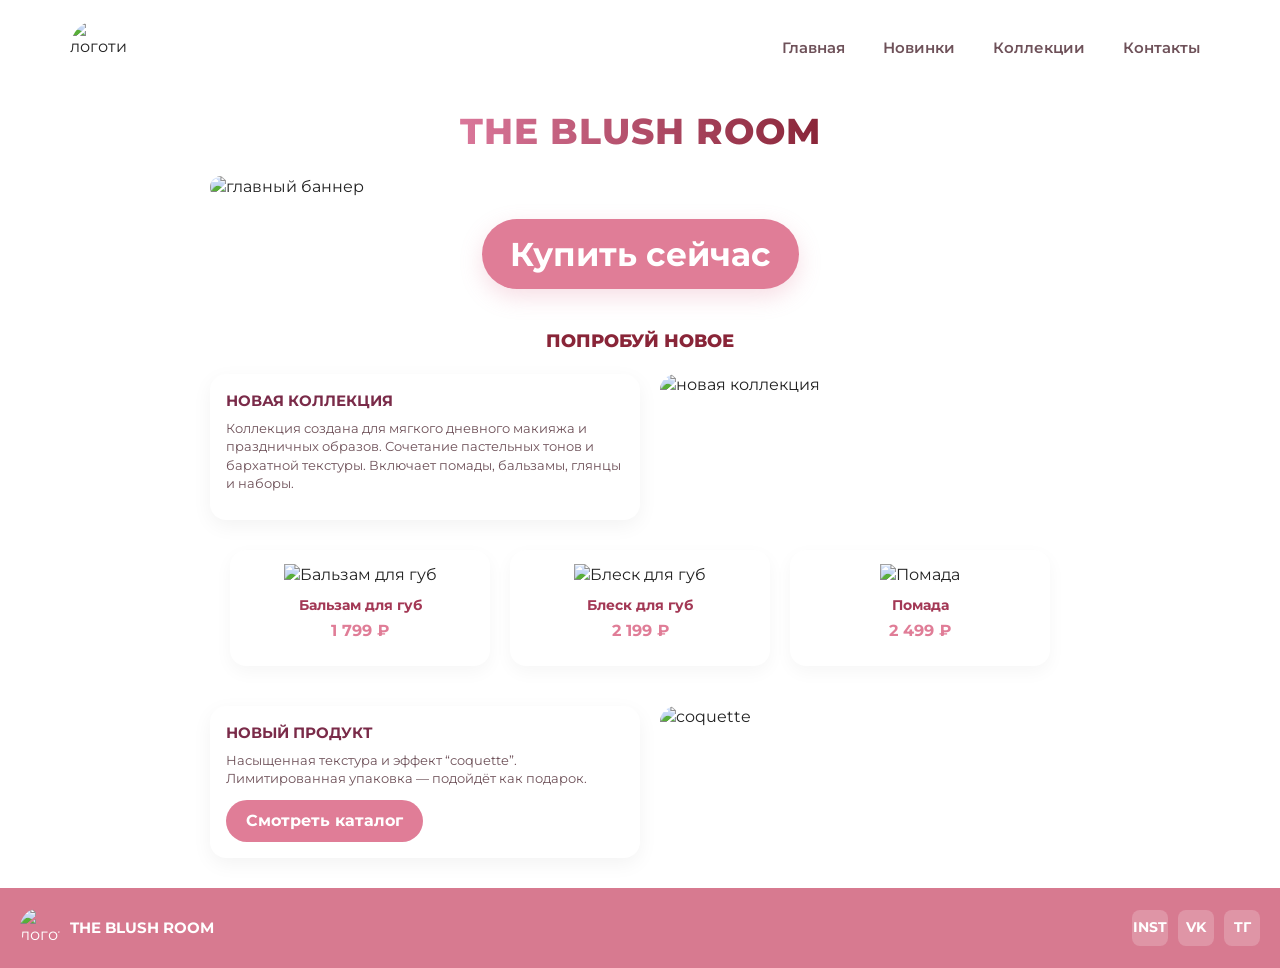
==== index.html @ b3e87f65 "Rename flex to index.html" ====
<!doctype html>
<html lang="ru">
<head>
<meta charset="utf-8" />
<meta name="viewport" content="width=device-width,initial-scale=1" />
<title>The Blush Room</title>
<link href="https://fonts.googleapis.com/css2?family=Montserrat:wght@400;600;700;800&display=swap" rel="stylesheet">

<style>
  :root{
    --bg:#fff7f9;
    --pink:#f4bccb;
    --accent:#e07d97;
    --deep:#892538;
    --text:#6e5159;
    --radius:16px;
  }

  *{box-sizing:border-box;margin:0;padding:0;}
  body{
    font-family:"Montserrat",sans-serif;
    background-image: url('fon.png');
    color:#222;
    line-height:1.4;
  }

  header{
    display:flex;
    justify-content:space-between;
    align-items:center;
    flex-wrap:wrap;
    padding:20px 30px;
    max-width:1200px;
    margin:0 auto;
  }
  .logo{
    display:flex;
    align-items:center;
    gap:10px;
  }
  .logo img{
    width:56px;
    height:56px;
    border-radius:50%;
  }
  .brand{
    display:flex;
    flex-direction:column;
    line-height:1.1;
  }
  .brand .title{
    font-size:1.35rem;
    font-weight:800;
    letter-spacing:1px;
    color:white;
    text-transform:uppercase;
  }
  .brand .sub{
    font-size:0.78rem;
    color:white;
  }

  nav{
    display:flex;
    gap:18px;
    flex-wrap:wrap;
  }
  nav a{
    text-decoration:none;
    color:var(--text);
    font-weight:600;
    font-size:0.95rem;
    padding:6px 10px;
    border-radius:8px;
    transition:background 0.2s;
  }
  nav a:hover{
    background:rgba(224,125,151,0.1);
  }

  .hero{
    max-width:900px;
    margin:0 auto;
    display:flex;
    flex-direction:column;
    align-items:center;
    gap:20px;
    padding:10px 20px 0;
  }
  .hero h1{
    font-size:36px;
    font-weight:800;
    text-transform:uppercase;
    letter-spacing:1px;
    background:linear-gradient(90deg,#da779a,var(--deep));
    -webkit-background-clip:text;
    -webkit-text-fill-color:transparent;
  }
  .hero img{
    width:100%;
    border-radius:var(--radius);
    object-fit:cover;
  }
  .hero .btn{
    background:var(--accent);
    color:#fff;
    font-weight:700;
    padding:12px 28px;
    border-radius:999px;
    text-decoration:none;
    font-size:33px;
    box-shadow:0 8px 22px rgba(224,125,151,0.25);
  }

  .section-title{
    text-align:center;
    margin:40px 0 20px;
    font-weight:800;
    color:var(--deep);
    font-size:18px;
  }

  .collection, .promo{
    max-width:900px;
    margin:0 auto 30px;
    display:flex;
    flex-wrap:wrap;
    justify-content:center;
    gap:20px;
    padding:0 20px;
  }
  .collection .text, .promo .text{
    flex:1 1 260px;
    background:#fff;
    border-radius:var(--radius);
    padding:16px;
    box-shadow:0 6px 20px rgba(0,0,0,0.05);
    display:flex;
    flex-direction:column;
    justify-content:center;
  }
  .collection .text h3, .promo .text h3{
    color:#7a2b49;
    font-size:15px;
    margin-bottom:8px;
    font-weight:700;
  }
  .collection .text p, .promo .text p{
    color:var(--text);
    font-size:13px;
    margin-bottom:12px;
  }
  .collection .text .btn, .promo .text .btn{
    background:var(--accent);
    color:#fff;
    text-decoration:none;
    padding:10px 20px;
    border-radius:999px;
    font-weight:700;
    align-self:start;
  }

  .collection .image, .promo .image{
    flex:1 1 240px;
    border-radius:var(--radius);
    overflow:hidden;
  }
  .collection .image img, .promo .image img{
    width:100%;
    height:100%;
    object-fit:cover;
  }

  .products{
    max-width:900px;
    margin:0 auto 40px;
    display:flex;
    flex-wrap:wrap;
    justify-content:center;
    gap:20px;
    padding:0 20px;

}
  .product{
    flex:1 1 200px;
    max-width:260px;
    background:#fff;
    border-radius:var(--radius);
    padding:14px;
    text-align:center;
    box-shadow:0 6px 18px rgba(0,0,0,0.04);
  }
  .product img{
    width:100%;
    height:160px;
    object-fit:contain;
    margin-bottom:10px;
  }
  .product h4{
    font-size:14px;
    color:#a33855;
    margin-bottom:4px;
  }
  .product .price{
    color:var(--accent);
    font-weight:700;
    margin-bottom:10px;
  }

  footer{
    background:#d77a90;
    color:#fff;
    padding:20px;
    display:flex;
    justify-content:space-between;
    align-items:center;
    flex-wrap:wrap;
    gap:12px;
  }
  footer .left{
    display:flex;
    align-items:center;
    gap:10px;
  }
  footer .left img{
    width:40px;
    height:40px;
    border-radius:50%;
  }
  footer .brand{
    font-weight:700;
    font-size:15px;
  }
  footer .socials{
    display:flex;
    gap:10px;
  }
  footer .socials a{
    display:inline-flex;
    align-items:center;
    justify-content:center;
    width:36px;
    height:36px;
    border-radius:8px;
    background:rgba(255,255,255,0.2);
    color:#fff;
    font-weight:700;
    text-decoration:none;
    font-size:14px;
  }

  @media (max-width:700px){
    header{flex-direction:column;gap:10px;text-align:center;}
    nav{justify-content:center;}
    .collection, .promo{flex-direction:column;align-items:center;}
  }
</style>
</head>

<body>
  <header>
    <div class="logo">
      <img src="logo.png" alt="логотип">
      <div class="brand">
        <div class="title">THE BLUSH ROOM</div>
      </div>
    </div>
    <nav>
      <a href="#">Главная</a>
      <a href="#">Новинки</a>
      <a href="#">Коллекции</a>
      <a href="#">Контакты</a>
    </nav>
  </header>

  <section class="hero">
    <h1>THE BLUSH ROOM</h1>
    <img src="baner.png" alt="главный баннер" />
    <a href="#catalog" class="btn">Купить сейчас</a>
  </section>

  <h2 class="section-title">ПОПРОБУЙ НОВОЕ</h2>

  <section class="collection">
    <div class="text">
      <h3>НОВАЯ КОЛЛЕКЦИЯ</h3>
      <p>Коллекция создана для мягкого дневного макияжа и праздничных образов. 
      Сочетание пастельных тонов и бархатной текстуры. Включает помады, бальзамы, глянцы и наборы.</p>
    </div>
    <div class="image">
      <img src="kartinka1.png" alt="новая коллекция" />
    </div>
  </section>

  <section class="products" id="catalog">
    <div class="product">
      <img src="balzam.png" alt="Бальзам для губ" />
      <h4>Бальзам для губ</h4>
      <div class="price">1 799 ₽</div>
    </div>
    <div class="product">
      <img src="blesk.png" alt="Блеск для губ" />
      <h4>Блеск для губ</h4>
      <div class="price">2 199 ₽</div>
    </div>
    <div class="product">
      <img src="pomada.png" alt="Помада" />
      <h4>Помада</h4>
      <div class="price">2 499 ₽</div>
    </div>
  </section>

  <section class="promo">
    <div class="text">
      <h3>НОВЫЙ ПРОДУКТ</h3>
      <p>Насыщенная текстура и эффект “coquette”. 
      Лимитированная упаковка — подойдёт как подарок.</p>
      <a href="#" class="btn">Смотреть каталог</a>
    </div>
    <div class="image">
      <img src="kartinka2.png" alt="coquette" />
    </div>
  </section>

  <footer>
    <div class="left">
      <img src="logo.png" alt="логотип">
      <div class="brand">THE BLUSH ROOM</div>
    </div>
    <div class="socials">
      <a href="#">INST</a>
      <a href="#">VK</a>
      <a href="#">TГ</a>
    </div>
  </footer>
</body>
</html>
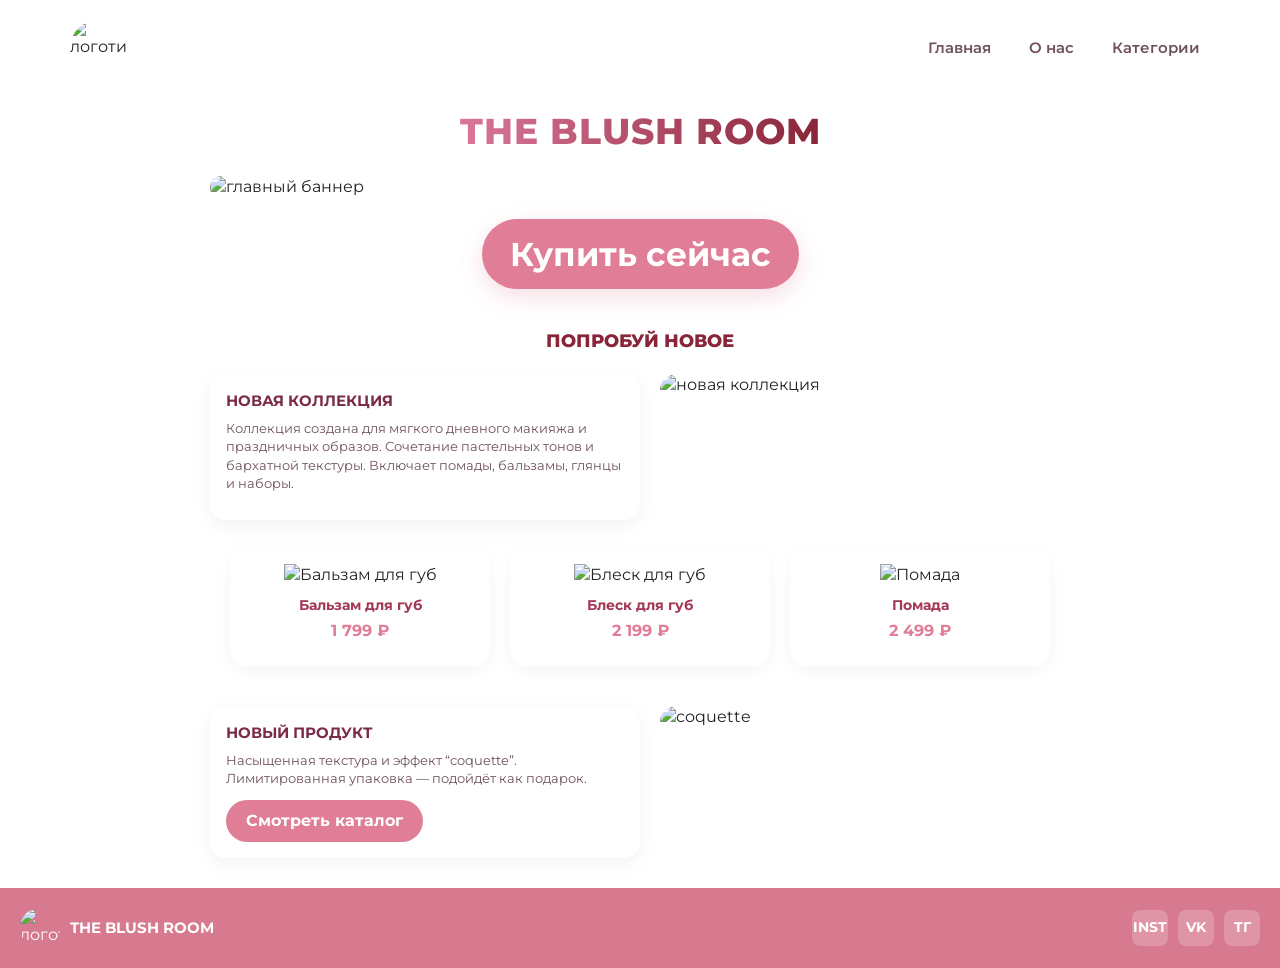
==== commit 52cb8e89: "Add files via upload" ====
--- a/index.html
+++ b/index.html
@@ -1,337 +1,89 @@
-<!doctype html>
-<html lang="ru">
-<head>
-<meta charset="utf-8" />
-<meta name="viewport" content="width=device-width,initial-scale=1" />
-<title>The Blush Room</title>
-<link href="https://fonts.googleapis.com/css2?family=Montserrat:wght@400;600;700;800&display=swap" rel="stylesheet">
-
-<style>
-  :root{
-    --bg:#fff7f9;
-    --pink:#f4bccb;
-    --accent:#e07d97;
-    --deep:#892538;
-    --text:#6e5159;
-    --radius:16px;
-  }
-
-  *{box-sizing:border-box;margin:0;padding:0;}
-  body{
-    font-family:"Montserrat",sans-serif;
-    background-image: url('fon.png');
-    color:#222;
-    line-height:1.4;
-  }
-
-  header{
-    display:flex;
-    justify-content:space-between;
-    align-items:center;
-    flex-wrap:wrap;
-    padding:20px 30px;
-    max-width:1200px;
-    margin:0 auto;
-  }
-  .logo{
-    display:flex;
-    align-items:center;
-    gap:10px;
-  }
-  .logo img{
-    width:56px;
-    height:56px;
-    border-radius:50%;
-  }
-  .brand{
-    display:flex;
-    flex-direction:column;
-    line-height:1.1;
-  }
-  .brand .title{
-    font-size:1.35rem;
-    font-weight:800;
-    letter-spacing:1px;
-    color:white;
-    text-transform:uppercase;
-  }
-  .brand .sub{
-    font-size:0.78rem;
-    color:white;
-  }
-
-  nav{
-    display:flex;
-    gap:18px;
-    flex-wrap:wrap;
-  }
-  nav a{
-    text-decoration:none;
-    color:var(--text);
-    font-weight:600;
-    font-size:0.95rem;
-    padding:6px 10px;
-    border-radius:8px;
-    transition:background 0.2s;
-  }
-  nav a:hover{
-    background:rgba(224,125,151,0.1);
-  }
-
-  .hero{
-    max-width:900px;
-    margin:0 auto;
-    display:flex;
-    flex-direction:column;
-    align-items:center;
-    gap:20px;
-    padding:10px 20px 0;
-  }
-  .hero h1{
-    font-size:36px;
-    font-weight:800;
-    text-transform:uppercase;
-    letter-spacing:1px;
-    background:linear-gradient(90deg,#da779a,var(--deep));
-    -webkit-background-clip:text;
-    -webkit-text-fill-color:transparent;
-  }
-  .hero img{
-    width:100%;
-    border-radius:var(--radius);
-    object-fit:cover;
-  }
-  .hero .btn{
-    background:var(--accent);
-    color:#fff;
-    font-weight:700;
-    padding:12px 28px;
-    border-radius:999px;
-    text-decoration:none;
-    font-size:33px;
-    box-shadow:0 8px 22px rgba(224,125,151,0.25);
-  }
-
-  .section-title{
-    text-align:center;
-    margin:40px 0 20px;
-    font-weight:800;
-    color:var(--deep);
-    font-size:18px;
-  }
-
-  .collection, .promo{
-    max-width:900px;
-    margin:0 auto 30px;
-    display:flex;
-    flex-wrap:wrap;
-    justify-content:center;
-    gap:20px;
-    padding:0 20px;
-  }
-  .collection .text, .promo .text{
-    flex:1 1 260px;
-    background:#fff;
-    border-radius:var(--radius);
-    padding:16px;
-    box-shadow:0 6px 20px rgba(0,0,0,0.05);
-    display:flex;
-    flex-direction:column;
-    justify-content:center;
-  }
-  .collection .text h3, .promo .text h3{
-    color:#7a2b49;
-    font-size:15px;
-    margin-bottom:8px;
-    font-weight:700;
-  }
-  .collection .text p, .promo .text p{
-    color:var(--text);
-    font-size:13px;
-    margin-bottom:12px;
-  }
-  .collection .text .btn, .promo .text .btn{
-    background:var(--accent);
-    color:#fff;
-    text-decoration:none;
-    padding:10px 20px;
-    border-radius:999px;
-    font-weight:700;
-    align-self:start;
-  }
-
-  .collection .image, .promo .image{
-    flex:1 1 240px;
-    border-radius:var(--radius);
-    overflow:hidden;
-  }
-  .collection .image img, .promo .image img{
-    width:100%;
-    height:100%;
-    object-fit:cover;
-  }
-
-  .products{
-    max-width:900px;
-    margin:0 auto 40px;
-    display:flex;
-    flex-wrap:wrap;
-    justify-content:center;
-    gap:20px;
-    padding:0 20px;
-
-}
-  .product{
-    flex:1 1 200px;
-    max-width:260px;
-    background:#fff;
-    border-radius:var(--radius);
-    padding:14px;
-    text-align:center;
-    box-shadow:0 6px 18px rgba(0,0,0,0.04);
-  }
-  .product img{
-    width:100%;
-    height:160px;
-    object-fit:contain;
-    margin-bottom:10px;
-  }
-  .product h4{
-    font-size:14px;
-    color:#a33855;
-    margin-bottom:4px;
-  }
-  .product .price{
-    color:var(--accent);
-    font-weight:700;
-    margin-bottom:10px;
-  }
-
-  footer{
-    background:#d77a90;
-    color:#fff;
-    padding:20px;
-    display:flex;
-    justify-content:space-between;
-    align-items:center;
-    flex-wrap:wrap;
-    gap:12px;
-  }
-  footer .left{
-    display:flex;
-    align-items:center;
-    gap:10px;
-  }
-  footer .left img{
-    width:40px;
-    height:40px;
-    border-radius:50%;
-  }
-  footer .brand{
-    font-weight:700;
-    font-size:15px;
-  }
-  footer .socials{
-    display:flex;
-    gap:10px;
-  }
-  footer .socials a{
-    display:inline-flex;
-    align-items:center;
-    justify-content:center;
-    width:36px;
-    height:36px;
-    border-radius:8px;
-    background:rgba(255,255,255,0.2);
-    color:#fff;
-    font-weight:700;
-    text-decoration:none;
-    font-size:14px;
-  }
-
-  @media (max-width:700px){
-    header{flex-direction:column;gap:10px;text-align:center;}
-    nav{justify-content:center;}
-    .collection, .promo{flex-direction:column;align-items:center;}
-  }
-</style>
-</head>
-
-<body>
-  <header>
-    <div class="logo">
-      <img src="logo.png" alt="логотип">
-      <div class="brand">
-        <div class="title">THE BLUSH ROOM</div>
-      </div>
-    </div>
-    <nav>
-      <a href="#">Главная</a>
-      <a href="#">Новинки</a>
-      <a href="#">Коллекции</a>
-      <a href="#">Контакты</a>
-    </nav>
-  </header>
-
-  <section class="hero">
-    <h1>THE BLUSH ROOM</h1>
-    <img src="baner.png" alt="главный баннер" />
-    <a href="#catalog" class="btn">Купить сейчас</a>
-  </section>
-
-  <h2 class="section-title">ПОПРОБУЙ НОВОЕ</h2>
-
-  <section class="collection">
-    <div class="text">
-      <h3>НОВАЯ КОЛЛЕКЦИЯ</h3>
-      <p>Коллекция создана для мягкого дневного макияжа и праздничных образов. 
-      Сочетание пастельных тонов и бархатной текстуры. Включает помады, бальзамы, глянцы и наборы.</p>
-    </div>
-    <div class="image">
-      <img src="kartinka1.png" alt="новая коллекция" />
-    </div>
-  </section>
-
-  <section class="products" id="catalog">
-    <div class="product">
-      <img src="balzam.png" alt="Бальзам для губ" />
-      <h4>Бальзам для губ</h4>
-      <div class="price">1 799 ₽</div>
-    </div>
-    <div class="product">
-      <img src="blesk.png" alt="Блеск для губ" />
-      <h4>Блеск для губ</h4>
-      <div class="price">2 199 ₽</div>
-    </div>
-    <div class="product">
-      <img src="pomada.png" alt="Помада" />
-      <h4>Помада</h4>
-      <div class="price">2 499 ₽</div>
-    </div>
-  </section>
-
-  <section class="promo">
-    <div class="text">
-      <h3>НОВЫЙ ПРОДУКТ</h3>
-      <p>Насыщенная текстура и эффект “coquette”. 
-      Лимитированная упаковка — подойдёт как подарок.</p>
-      <a href="#" class="btn">Смотреть каталог</a>
-    </div>
-    <div class="image">
-      <img src="kartinka2.png" alt="coquette" />
-    </div>
-  </section>
-
-  <footer>
-    <div class="left">
-      <img src="logo.png" alt="логотип">
-      <div class="brand">THE BLUSH ROOM</div>
-    </div>
-    <div class="socials">
-      <a href="#">INST</a>
-      <a href="#">VK</a>
-      <a href="#">TГ</a>
-    </div>
-  </footer>
-</body>
-</html>
+<!doctype html>
+<html lang="ru">
+<head>
+  <meta charset="utf-8" />
+  <meta name="viewport" content="width=device-width,initial-scale=1" />
+  <title>The Blush Room</title>
+
+  <link href="https://fonts.googleapis.com/css2?family=Montserrat:wght@400;600;700;800&display=swap" rel="stylesheet">
+
+  <link rel="stylesheet" href="style.css">
+</head>
+
+<body>
+  <header>
+    <div class="logo">
+      <img src="logo.png" alt="логотип">
+      <div class="brand">
+        <div class="title">THE BLUSH ROOM</div>
+      </div>
+    </div>
+    <nav>
+      <a href="#">Главная</a>
+      <a href="#">О нас</a>
+      <a href="#">Категории</a>
+    </nav>
+  </header>
+
+  <section class="hero">
+    <h1>THE BLUSH ROOM</h1>
+    <img src="baner.png" alt="главный баннер" />
+    <a href="#catalog" class="btn">Купить сейчас</a>
+  </section>
+
+  <h2 class="section-title">ПОПРОБУЙ НОВОЕ</h2>
+
+  <section class="collection">
+    <div class="text">
+      <h3>НОВАЯ КОЛЛЕКЦИЯ</h3>
+      <p>Коллекция создана для мягкого дневного макияжа и праздничных образов. 
+      Сочетание пастельных тонов и бархатной текстуры. Включает помады, бальзамы, глянцы и наборы.</p>
+    </div>
+    <div class="image">
+      <img src="kartinka1.png" alt="новая коллекция" />
+    </div>
+  </section>
+
+  <section class="products" id="catalog">
+    <div class="product">
+      <img src="balzam.png" alt="Бальзам для губ" />
+      <h4>Бальзам для губ</h4>
+      <div class="price">1 799 ₽</div>
+    </div>
+    <div class="product">
+      <img src="blesk.png" alt="Блеск для губ" />
+      <h4>Блеск для губ</h4>
+      <div class="price">2 199 ₽</div>
+    </div>
+    <div class="product">
+      <img src="pomada.png" alt="Помада" />
+      <h4>Помада</h4>
+      <div class="price">2 499 ₽</div>
+    </div>
+  </section>
+
+  <section class="promo">
+    <div class="text">
+      <h3>НОВЫЙ ПРОДУКТ</h3>
+      <p>Насыщенная текстура и эффект “coquette”. 
+      Лимитированная упаковка — подойдёт как подарок.</p>
+      <a href="#" class="btn">Смотреть каталог</a>
+    </div>
+    <div class="image">
+      <img src="kartinka2.png" alt="coquette" />
+    </div>
+  </section>
+
+  <footer>
+    <div class="left">
+      <img src="logo.png" alt="логотип">
+      <div class="brand">THE BLUSH ROOM</div>
+    </div>
+    <div class="socials">
+      <a href="#">INST</a>
+      <a href="#">VK</a>
+      <a href="#">TГ</a>
+    </div>
+  </footer>
+</body>
+</html>
--- a/style.css
+++ b/style.css
@@ -0,0 +1,241 @@
+:root{
+  --bg:#fff7f9;
+  --pink:#f4bccb;
+  --accent:#e07d97;
+  --deep:#892538;
+  --text:#6e5159;
+  --radius:16px;
+}
+
+*{box-sizing:border-box;margin:0;padding:0;}
+body{
+  font-family:"Montserrat",sans-serif;
+  background-image: url('fon.png');
+  color:#222;
+  line-height:1.4;
+}
+
+header{
+  display:flex;
+  justify-content:space-between;
+  align-items:center;
+  flex-wrap:wrap;
+  padding:20px 30px;
+  max-width:1200px;
+  margin:0 auto;
+}
+.logo{
+  display:flex;
+  align-items:center;
+  gap:10px;
+}
+.logo img{
+  width:56px;height:56px;border-radius:50%;
+}
+.brand{
+  display:flex;
+  flex-direction:column;
+  line-height:1.1;
+}
+.brand .title{
+  font-size:1.35rem;
+  font-weight:800;
+  letter-spacing:1px;
+  color:white;
+  text-transform:uppercase;
+}
+.brand .sub{
+  font-size:0.78rem;
+  color:white;
+}
+
+nav{
+  display:flex;
+  gap:18px;
+  flex-wrap:wrap;
+}
+nav a{
+  text-decoration:none;
+  color:var(--text);
+  font-weight:600;
+  font-size:0.95rem;
+  padding:6px 10px;
+  border-radius:8px;
+  transition:background 0.2s;
+}
+nav a:hover{
+  background:rgba(224,125,151,0.1);
+}
+
+.hero{
+  max-width:900px;
+  margin:0 auto;
+  display:flex;
+  flex-direction:column;
+  align-items:center;
+  gap:20px;
+  padding:10px 20px 0;
+}
+.hero h1{
+  font-size:36px;
+  font-weight:800;
+  text-transform:uppercase;
+  letter-spacing:1px;
+  background:linear-gradient(90deg,#da779a,var(--deep));
+  -webkit-background-clip:text;
+  -webkit-text-fill-color:transparent;
+}
+.hero img{
+  width:100%;
+  border-radius:var(--radius);
+  object-fit:cover;
+}
+.hero .btn{
+  background:var(--accent);
+  color:#fff;
+  font-weight:700;
+  padding:12px 28px;
+  border-radius:999px;
+  text-decoration:none;
+  font-size:33px;
+  box-shadow:0 8px 22px rgba(224,125,151,0.25);
+}
+
+.section-title{
+  text-align:center;
+  margin:40px 0 20px;
+  font-weight:800;
+  color:var(--deep);
+  font-size:18px;
+}
+
+.collection, .promo{
+  max-width:900px;
+  margin:0 auto 30px;
+  display:flex;
+  flex-wrap:wrap;
+  justify-content:center;
+  gap:20px;
+  padding:0 20px;
+}
+
+.collection .text, .promo .text{
+  flex:1 1 260px;
+  background:#fff;
+  border-radius:var(--radius);
+  padding:16px;
+  box-shadow:0 6px 20px rgba(0,0,0,0.05);
+  display:flex;
+  flex-direction:column;
+  justify-content:center;
+}
+.collection .text h3, .promo .text h3{
+  color:#7a2b49;
+  font-size:15px;
+  margin-bottom:8px;
+  font-weight:700;
+}
+.collection .text p, .promo .text p{
+  color:var(--text);
+  font-size:13px;
+  margin-bottom:12px;
+}
+.collection .text .btn, .promo .text .btn{
+  background:var(--accent);
+  color:#fff;
+  text-decoration:none;
+  padding:10px 20px;
+  border-radius:999px;
+  font-weight:700;
+  align-self:start;
+}
+
+.collection .image, .promo .image{
+  flex:1 1 240px;
+  border-radius:var(--radius);
+  overflow:hidden;
+}
+.collection .image img, .promo .image img{
+  width:100%;height:100%;object-fit:cover;
+}
+
+.products{
+  max-width:900px;
+  margin:0 auto 40px;
+  display:flex;
+  flex-wrap:wrap;
+  justify-content:center;
+  gap:20px;
+  padding:0 20px;
+}
+.product{
+  flex:1 1 200px;
+  max-width:260px;
+  background:#fff;
+  border-radius:var(--radius);
+  padding:14px;
+  text-align:center;
+  box-shadow:0 6px 18px rgba(0,0,0,0.04);
+}
+.product img{
+  width:100%;
+  height:160px;
+  object-fit:contain;
+  margin-bottom:10px;
+}
+.product h4{
+  font-size:14px;
+  color:#a33855;
+  margin-bottom:4px;
+}
+.product .price{
+  color:var(--accent);
+  font-weight:700;
+  margin-bottom:10px;
+}
+
+footer{
+  background:#d77a90;
+  color:#fff;
+  padding:20px;
+  display:flex;
+  justify-content:space-between;
+  align-items:center;
+  flex-wrap:wrap;
+  gap:12px;
+}
+footer .left{
+  display:flex;
+  align-items:center;
+  gap:10px;
+}
+footer .left img{
+  width:40px;height:40px;border-radius:50%;
+}
+footer .brand{
+  font-weight:700;
+  font-size:15px;
+}
+footer .socials{
+  display:flex;
+  gap:10px;
+}
+footer .socials a{
+  display:inline-flex;
+  align-items:center;
+  justify-content:center;
+  width:36px;
+  height:36px;
+  border-radius:8px;
+  background:rgba(255,255,255,0.2);
+  color:#fff;
+  font-weight:700;
+  text-decoration:none;
+  font-size:14px;
+}
+
+@media (max-width:700px){
+  header{flex-direction:column;gap:10px;text-align:center;}
+  nav{justify-content:center;}
+  .collection, .promo{flex-direction:column;align-items:center;}
+}
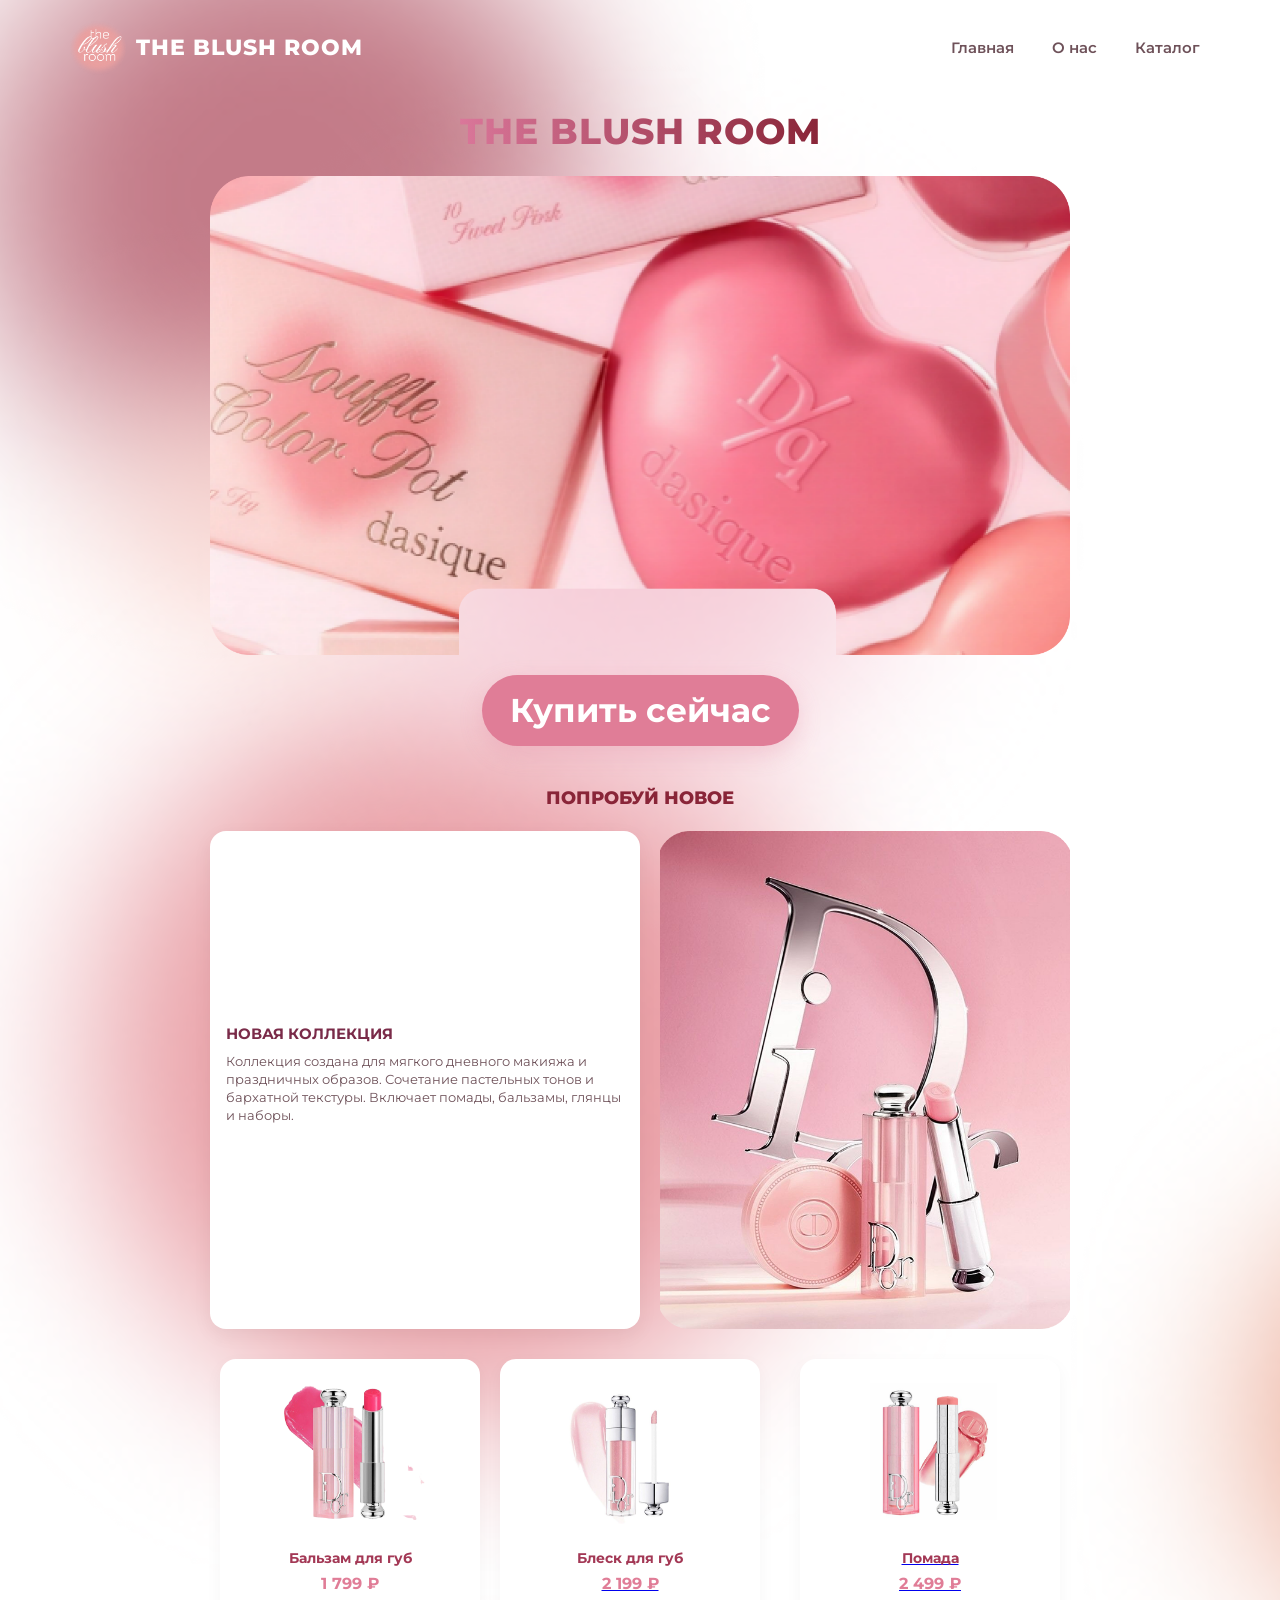
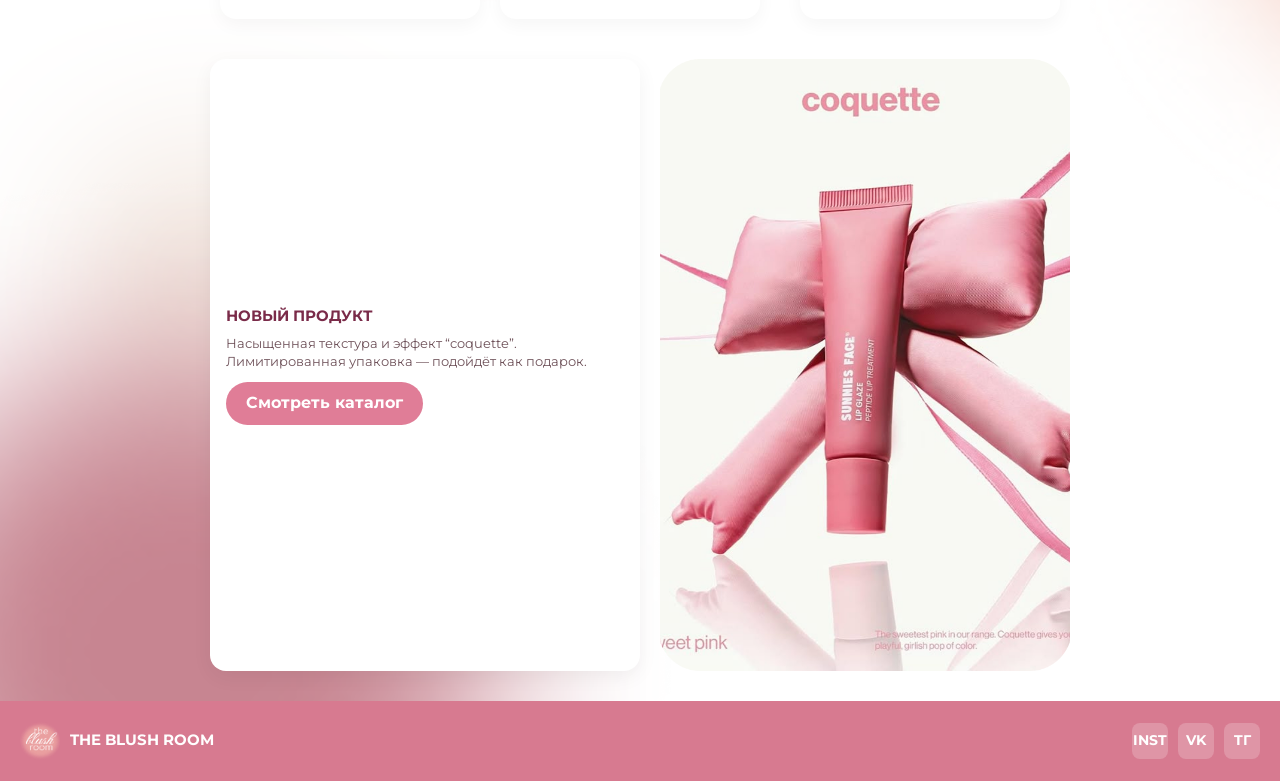
==== commit 83bd65c6: "Update index.html" ====
--- a/index.html
+++ b/index.html
@@ -18,17 +18,17 @@
         <div class="title">THE BLUSH ROOM</div>
       </div>
     </div>
-    <nav>
-      <a href="#">Главная</a>
-      <a href="#">О нас</a>
-      <a href="#">Категории</a>
-    </nav>
+      <nav>
+  <a href="index.html">Главная</a>
+  <a href="#">О нас</a>
+  <a href="katalog.html">Каталог</a>
+</nav>
   </header>
 
   <section class="hero">
     <h1>THE BLUSH ROOM</h1>
     <img src="baner.png" alt="главный баннер" />
-    <a href="#catalog" class="btn">Купить сейчас</a>
+    <a href="katalog.html" class="btn">Купить сейчас</a>
   </section>
 
   <h2 class="section-title">ПОПРОБУЙ НОВОЕ</h2>
@@ -49,16 +49,19 @@
       <img src="balzam.png" alt="Бальзам для губ" />
       <h4>Бальзам для губ</h4>
       <div class="price">1 799 ₽</div>
+      <a href="cart.html" class="btn"></a>
     </div>
     <div class="product">
       <img src="blesk.png" alt="Блеск для губ" />
       <h4>Блеск для губ</h4>
+      <a href="cart.html" class="btn"</a>
       <div class="price">2 199 ₽</div>
     </div>
     <div class="product">
       <img src="pomada.png" alt="Помада" />
       <h4>Помада</h4>
       <div class="price">2 499 ₽</div>
+      <a href="cart.html" class="btn"></a>
     </div>
   </section>
 
@@ -87,3 +90,4 @@
   </footer>
 </body>
 </html>
+
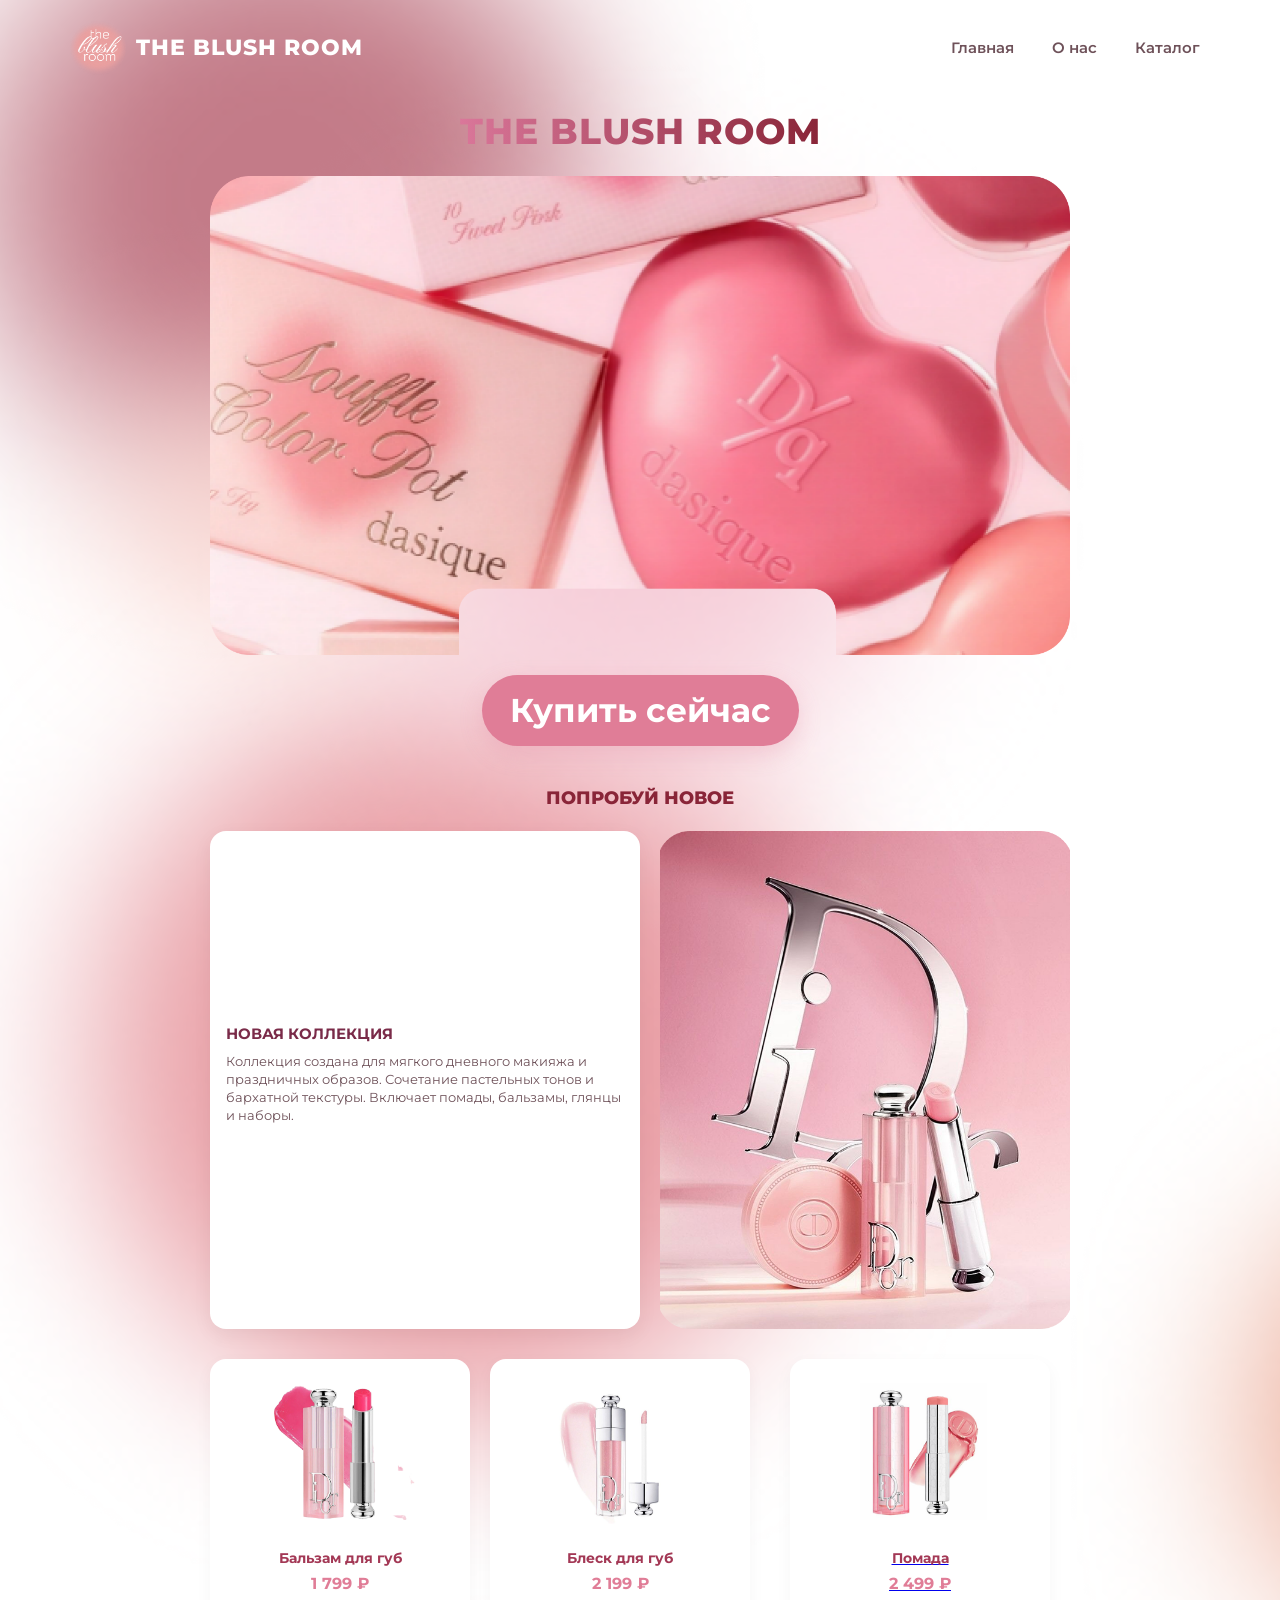
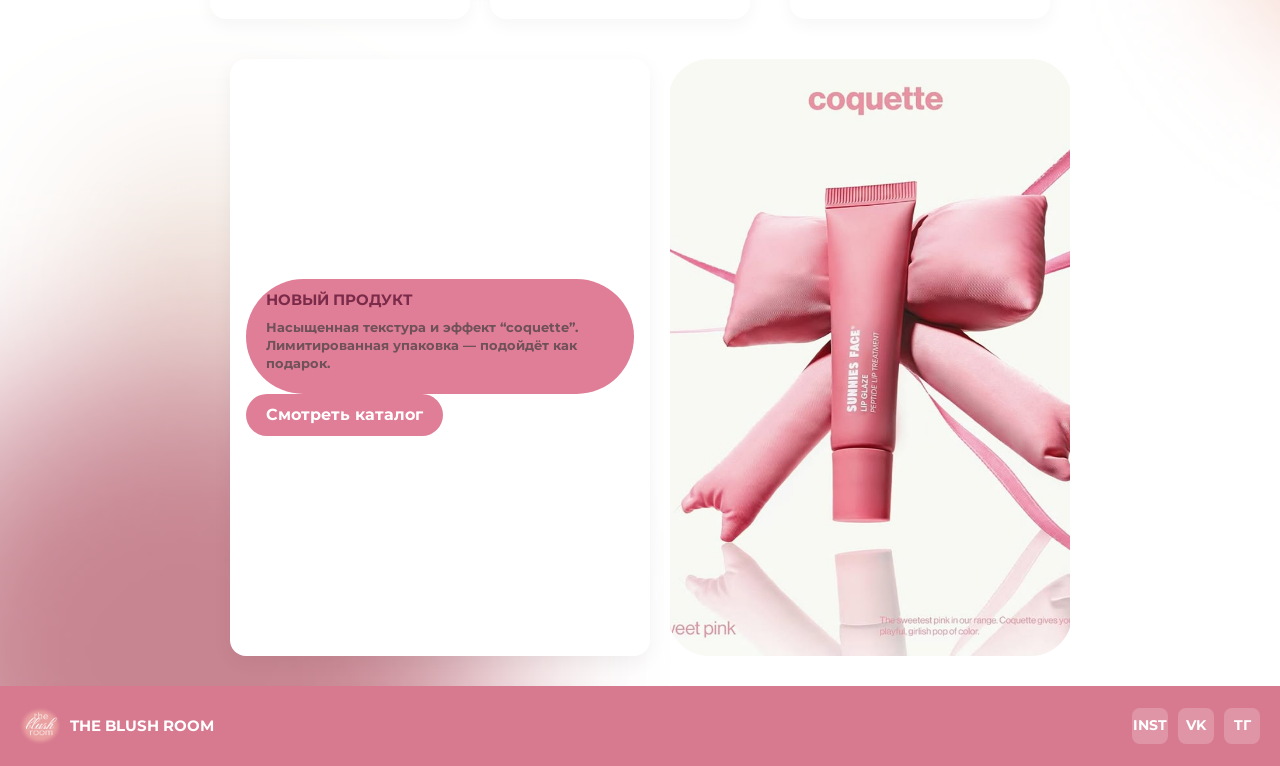
==== commit fb3c23cf: "Update index.html" ====
--- a/index.html
+++ b/index.html
@@ -49,19 +49,19 @@
       <img src="balzam.png" alt="Бальзам для губ" />
       <h4>Бальзам для губ</h4>
       <div class="price">1 799 ₽</div>
-      <a href="cart.html" class="btn"></a>
+      <a href="katalog.html" class="btn"></a>
     </div>
     <div class="product">
       <img src="blesk.png" alt="Блеск для губ" />
       <h4>Блеск для губ</h4>
-      <a href="cart.html" class="btn"</a>
       <div class="price">2 199 ₽</div>
+            <a href="katalog.html" class="btn"</a>
     </div>
     <div class="product">
       <img src="pomada.png" alt="Помада" />
       <h4>Помада</h4>
       <div class="price">2 499 ₽</div>
-      <a href="cart.html" class="btn"></a>
+      <a href="katalog.html" class="btn"</a>
     </div>
   </section>
 
@@ -91,3 +91,5 @@
 </body>
 </html>
 
+
+
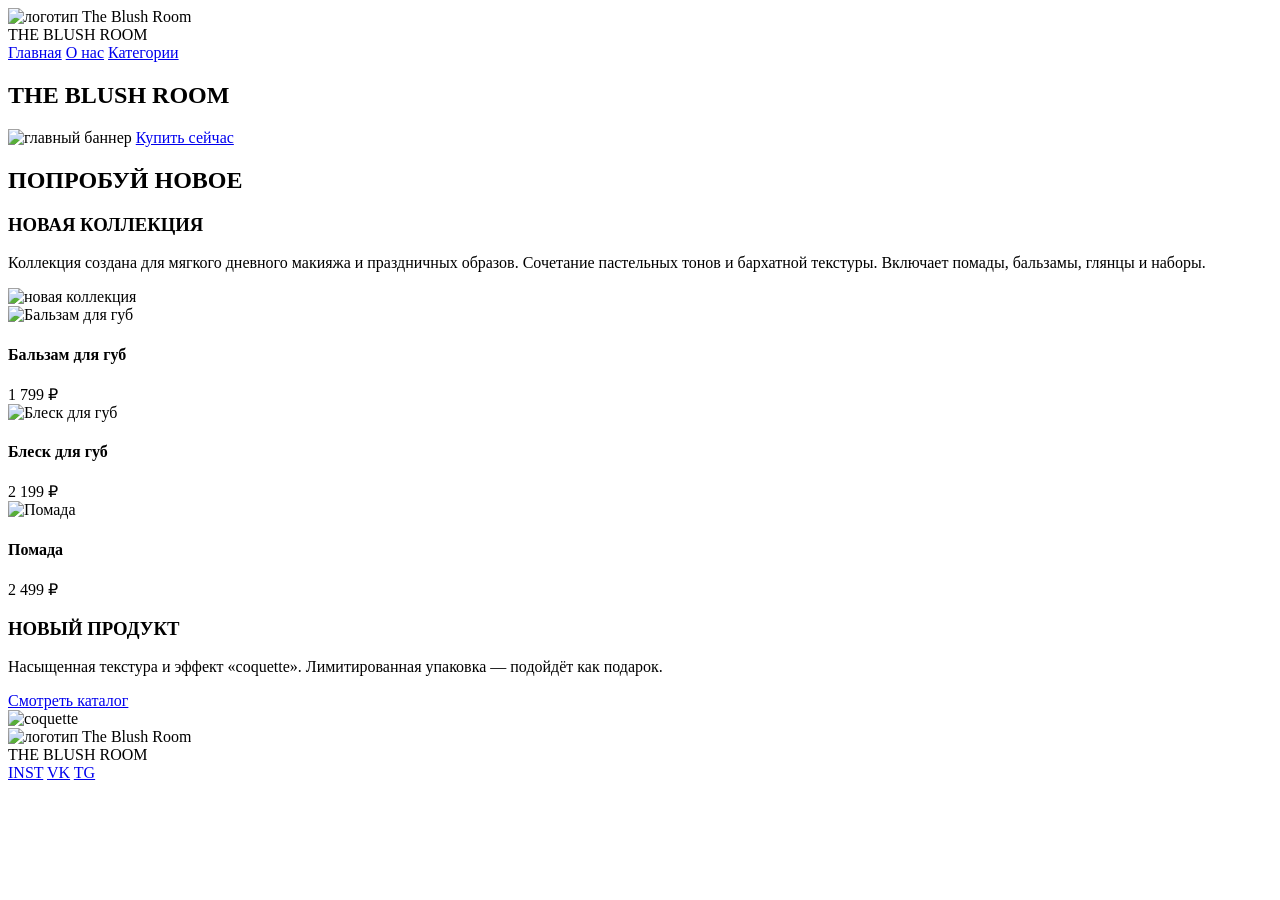
==== commit 9ff2140b: "Add files via upload" ====
--- a/index.html
+++ b/index.html
@@ -1,34 +1,35 @@
 <!doctype html>
 <html lang="ru">
 <head>
-  <meta charset="utf-8" />
-  <meta name="viewport" content="width=device-width,initial-scale=1" />
+  <meta charset="utf-8">
+  <meta name="viewport" content="width=device-width, initial-scale=1">
   <title>The Blush Room</title>
 
   <link href="https://fonts.googleapis.com/css2?family=Montserrat:wght@400;600;700;800&display=swap" rel="stylesheet">
-
-  <link rel="stylesheet" href="style.css">
+  <link rel="stylesheet" href="css/style.css">
 </head>
 
 <body>
+
   <header>
     <div class="logo">
-      <img src="logo.png" alt="логотип">
+      <img src="img/logo.png" alt="логотип The Blush Room">
       <div class="brand">
         <div class="title">THE BLUSH ROOM</div>
       </div>
     </div>
-      <nav>
-  <a href="index.html">Главная</a>
-  <a href="#">О нас</a>
-  <a href="katalog.html">Каталог</a>
-</nav>
+
+    <nav>
+      <a href="#">Главная</a>
+      <a href="#">О нас</a>
+      <a href="#">Категории</a>
+    </nav>
   </header>
 
   <section class="hero">
     <h1>THE BLUSH ROOM</h1>
-    <img src="baner.png" alt="главный баннер" />
-    <a href="katalog.html" class="btn">Купить сейчас</a>
+    <img src="img/baner.png" alt="главный баннер">
+    <a href="#catalog" class="btn">Купить сейчас</a>
   </section>
 
   <h2 class="section-title">ПОПРОБУЙ НОВОЕ</h2>
@@ -36,60 +37,65 @@
   <section class="collection">
     <div class="text">
       <h3>НОВАЯ КОЛЛЕКЦИЯ</h3>
-      <p>Коллекция создана для мягкого дневного макияжа и праздничных образов. 
-      Сочетание пастельных тонов и бархатной текстуры. Включает помады, бальзамы, глянцы и наборы.</p>
+      <p>
+        Коллекция создана для мягкого дневного макияжа и праздничных образов.
+        Сочетание пастельных тонов и бархатной текстуры. Включает помады,
+        бальзамы, глянцы и наборы.
+      </p>
     </div>
+
     <div class="image">
-      <img src="kartinka1.png" alt="новая коллекция" />
+      <img src="img/kartinka1.png" alt="новая коллекция">
     </div>
   </section>
 
   <section class="products" id="catalog">
     <div class="product">
-      <img src="balzam.png" alt="Бальзам для губ" />
+      <img src="img/balzam.png" alt="Бальзам для губ">
       <h4>Бальзам для губ</h4>
       <div class="price">1 799 ₽</div>
-      <a href="katalog.html" class="btn"></a>
     </div>
+
     <div class="product">
-      <img src="blesk.png" alt="Блеск для губ" />
+      <img src="img/blesk.png" alt="Блеск для губ">
       <h4>Блеск для губ</h4>
       <div class="price">2 199 ₽</div>
-            <a href="katalog.html" class="btn"</a>
     </div>
+
     <div class="product">
-      <img src="pomada.png" alt="Помада" />
+      <img src="img/pomada.png" alt="Помада">
       <h4>Помада</h4>
       <div class="price">2 499 ₽</div>
-      <a href="katalog.html" class="btn"</a>
     </div>
   </section>
 
   <section class="promo">
     <div class="text">
       <h3>НОВЫЙ ПРОДУКТ</h3>
-      <p>Насыщенная текстура и эффект “coquette”. 
-      Лимитированная упаковка — подойдёт как подарок.</p>
+      <p>
+        Насыщенная текстура и эффект «coquette».
+        Лимитированная упаковка — подойдёт как подарок.
+      </p>
       <a href="#" class="btn">Смотреть каталог</a>
     </div>
+
     <div class="image">
-      <img src="kartinka2.png" alt="coquette" />
+      <img src="img/kartinka2.png" alt="coquette">
     </div>
   </section>
 
   <footer>
     <div class="left">
-      <img src="logo.png" alt="логотип">
+      <img src="img/logo.png" alt="логотип The Blush Room">
       <div class="brand">THE BLUSH ROOM</div>
     </div>
+
     <div class="socials">
       <a href="#">INST</a>
       <a href="#">VK</a>
-      <a href="#">TГ</a>
+      <a href="#">TG</a>
     </div>
   </footer>
+
 </body>
-</html>
-
-
-
+</html>
